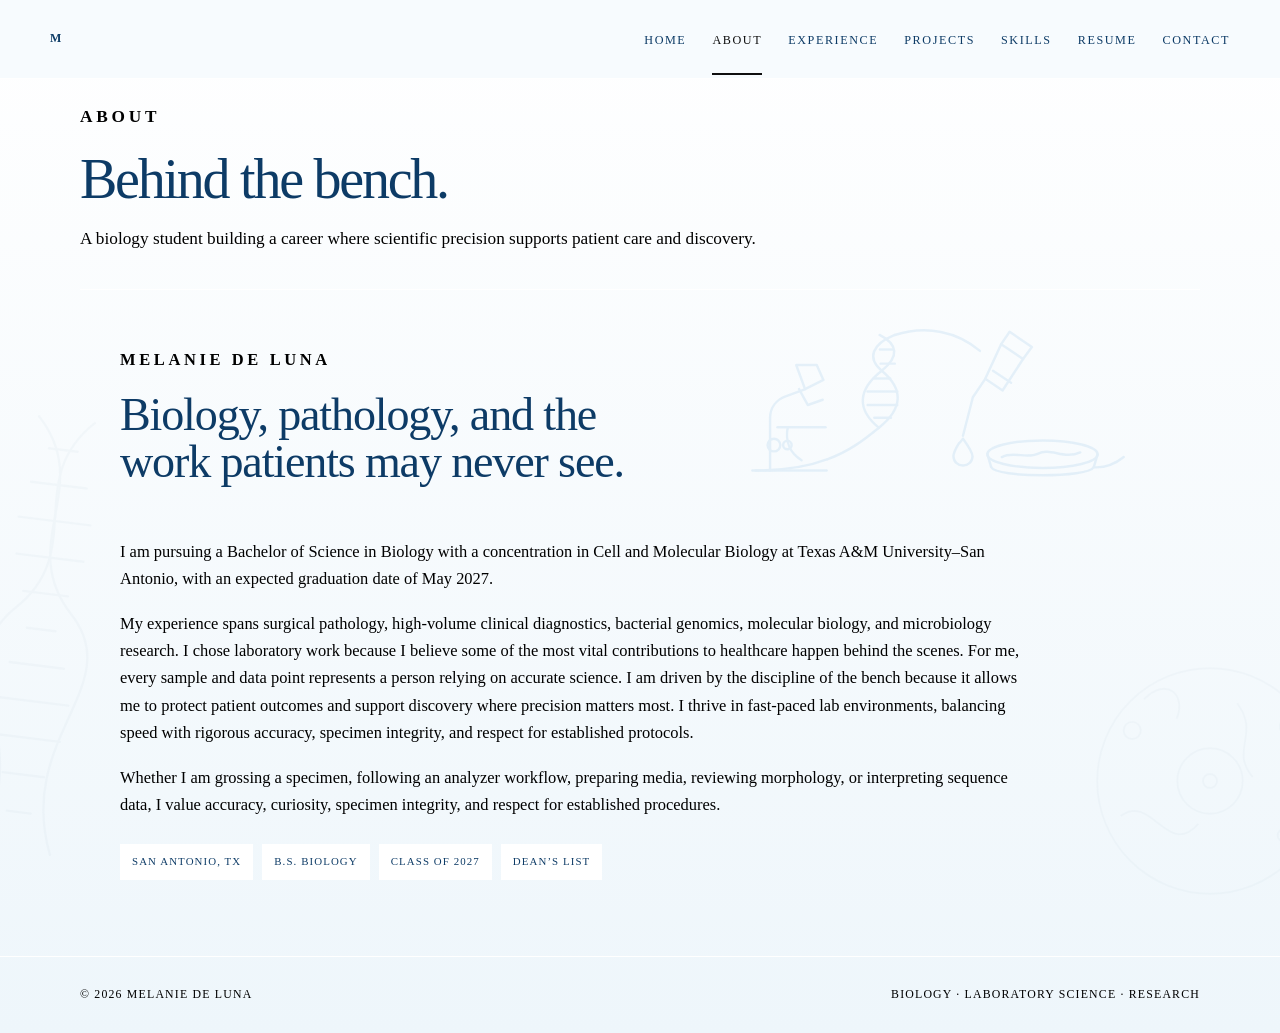
==== about.html @ 334c17f6 "Add files via upload" ====
<!doctype html>
<html lang="en">

<head>
    <meta charset="utf-8">
    <meta name="viewport" content="width=device-width,initial-scale=1">
    <title>About | Melanie De Luna</title>
    <link rel="stylesheet" href="css/style.css">
</head>

<body class="about-page">
    <header class="site-header">
        <div class="nav-wrap">
            <a class="brand" href="index.html">M</a>
            <button class="menu-btn" aria-label="Open menu">☰</button>

            <nav class="nav-links">
                <a href="index.html">Home</a>
                <a href="about.html" class="active">About</a>
                <a href="experience.html">Experience</a>
                <a href="projects.html">Projects</a>
                <a href="skills.html">Skills</a>
                <a href="resume.html">Resume</a>
                <a href="contact.html">Contact</a>
            </nav>
        </div>
    </header>

    <main>
        <section class="page-hero shell reveal">
            <p class="kicker">About</p>
            <h1>Behind the bench.</h1>
            <p>A biology student building a career where scientific precision supports patient care and discovery.</p>
        </section>

        <section class="section about-main">
            <div class="shell about-grid">
                <div class="about-copy reveal">
                    <div class="about-header">
                        <div class="about-heading">
                            <p class="kicker">Melanie De Luna</p>
                            <h2>Biology, pathology, and the work patients may never see.</h2>
                        </div>

                        <img
                            src="assets/images/watermark.svg"
                            class="about-watermark"
                            alt=""
                            aria-hidden="true">
                    </div>

                    <p>
                        I am pursuing a Bachelor of Science in Biology with a concentration in Cell and Molecular Biology
                        at Texas A&amp;M University–San Antonio, with an expected graduation date of May 2027.
                    </p>

                    <p>
                        My experience spans surgical pathology, high-volume clinical diagnostics, bacterial genomics,
                        molecular biology, and microbiology research. I chose laboratory work because I believe some of
                        the most vital contributions to healthcare happen behind the scenes. For me, every sample and
                        data point represents a person relying on accurate science. I am driven by the discipline of the
                        bench because it allows me to protect patient outcomes and support discovery where precision
                        matters most. I thrive in fast-paced lab environments, balancing speed with rigorous accuracy,
                        specimen integrity, and respect for established protocols.
                    </p>

                    <p>
                        Whether I am grossing a specimen, following an analyzer workflow, preparing media, reviewing
                        morphology, or interpreting sequence data, I value accuracy, curiosity, specimen integrity, and
                        respect for established procedures.
                    </p>

                    <div class="chips">
                        <span class="chip">San Antonio, TX</span>
                        <span class="chip">B.S. Biology</span>
                        <span class="chip">Class of 2027</span>
                        <span class="chip">Dean’s List</span>
                    </div>
                </div>
            </div>
        </section>
    </main>

    <footer class="footer">
        <div class="shell">
            <span>© <span data-year></span> Melanie De Luna</span>
            <span>Biology · Laboratory Science · Research</span>
        </div>
    </footer>

    <script src="js/script.js"></script>
</body>

</html>
---- css/style.css ----
@import url('https://fonts.googleapis.com/css2?family=DM+Sans:wght@400;500;600;700&family=Garamond:ital,wght@0,500;0,600;1,500&display=swap');
:root {
    --ink:#0D3B66;
    --muted:#000000;
    --blue:#0f0f0f;
    --blue-2: transparent;
    --pale:#ffffff;
    --pale-2:#ffffff;
    --line:#ffffff;
    --white:#000000;
    --shadow:0 20px 40px rgba(30,73,106,.10);
}


/* ==================================================
   GLOBAL SETTINGS
================================================== */


* {
    box-sizing:border-box
}


html {
    scroll-behavior:smooth
}


body {
    margin:0;
    background:linear-gradient(180deg,#ffffff 0%,#eef6fb 100%);
    color:var(--ink);
    font-family:'Garamond',serif;
    line-height:1.65
}


a {
    color:inherit;
    text-decoration:none
}


img {
    max-width:100%;
    display:block
}


button {
    font:inherit
}


/* ==================================================
   HEADER & NAVIGATION
================================================== */


.site-header {
    position:sticky;
    top:0;
    z-index:40;
    background:rgba(247,251,254,.9);
    backdrop-filter:blur(16px);
    border-bottom:1px solid var(--line)
}


.nav-wrap {
    width:min(1180px,calc(100% - 40px));
    height:78px;
    margin:auto;
    display:flex;
    align-items:center;
    justify-content:space-between;
    gap:28px
}


.brand {
    font-weight:700;
    letter-spacing:.12em;
    text-transform:uppercase;
    font-size:0.75rem
}


.brand::before {
    display:inline-block;
    width:6px;
    height:6px;
    border:2px solid var(--blue);
    border-radius:100%;
    margin-right:9px;
    vertical-align:-1px
}


.nav-links {
    display:flex;
    gap:26px;
    align-items:center;
    font-size:.76rem;
    letter-spacing:.13em;
    text-transform:uppercase
}


.nav-links a {
    padding:27px 0 23px;
    border-bottom:2px solid transparent
}


.nav-links a:hover,.nav-links a.active {
    color:var(--blue);
    border-color:var(--blue)
}


.menu-btn {
    display:none;
    border:0;
    background:none;
    font-size:1.4rem
}


/* ==================================================
   SHARED LAYOUT
================================================== */


.shell {
    width:min(1120px,calc(100% - 40px));
    margin:auto
}


/* ==================================================
   GENERAL HERO
================================================== */


.hero {
    min-height:calc(100vh - 78px);
    display:grid;
    grid-template-columns:1.15fr .85fr;
    gap:68px;
    align-items:center;
    padding:72px 0
}


.kicker {
    font-size:.72rem;
    letter-spacing:.22em;
    text-transform:uppercase;
    color:var(--blue);
    font-weight:700;
    margin:0 0 18px
}


h1,h2,h3 {
    font-family:'Garamond',serif;
    font-weight:500;
    line-height:1.04;
    margin:0
}


.hero h1 {
    font-size:clamp(4rem,7.5vw,7.6rem);
    letter-spacing:-.045em
}


.hero-copy {
    font-size:1.08rem;
    color:var(--muted);
    max-width:650px;
    margin:28px 0 0
}


.hero-actions {
    display:flex;
    gap:14px;
    flex-wrap:wrap;
    margin-top:32px
}


.btn {
    display:inline-flex;
    align-items:center;
    justify-content:center;
    min-height:48px;
    padding:0 20px;
    border:1px solid var(--blue);
    letter-spacing:.1em;
    text-transform:uppercase;
    font-size:.72rem;
    font-weight:700;
    transition:.2s
}


.btn.primary {
    background:var(--blue);
    color:#fff
}


.btn:hover {
    transform:translateY(-2px);
    box-shadow:var(--shadow)
}


.portrait-frame {
    position:relative;
    padding:20px 20px 0 0
}


.portrait-frame::before {
    content:'';
    position:absolute;
    inset:0 0 20px 20px;
    background:var(--blue-2);
    opacity:.26;
    border-radius:2px
}


.portrait-frame img {
    position:relative;
    width:100%;
    aspect-ratio:4/5;
    object-fit:cover;
    object-position:center 20%;
    box-shadow:var(--shadow)
}


/* ==================================================
   QUOTE BAND
================================================== */


.quote-band {
    background:var(--ink);
    color:var(--red);
    padding:68px 0;
    margin:0
}


.quote-band blockquote {
    font-family:'Garamond',serif;
    font-size:clamp(2rem,4vw,4rem);
    line-height:1.15;
    max-width:950px;
    margin:0
}


.quote-band cite {
    display:block;
    margin-top:20px;
    font-style:normal;
    letter-spacing:.15em;
    text-transform:uppercase;
    font-size:.72rem;
    color:#bdd9ec
}


/* ==================================================
   GENERAL SECTIONS
================================================== */


.section {
    padding:88px 0
}


.section.alt {
    background:rgba(255,255,255,.58);
    border-top:1px solid var(--line);
    border-bottom:1px solid var(--line)
}


.section-head {
    display:grid;
    grid-template-columns:170px 1fr;
    gap:38px;
    align-items:start;
    margin-bottom:46px
}


.section-number {
    font-size:.72rem;
    letter-spacing:.15em;
    color:var(--blue)
}


.section-head h2 {
    font-size:clamp(2.8rem,5vw,5.4rem);
    letter-spacing:-.03em
}


.section-head p {
    color:var(--muted);
    max-width:650px;
    margin:18px 0 0
}


.stats {
    display:grid;
    grid-template-columns:repeat(4,1fr);
    border:1px solid var(--line);
    background:#fff
}


.stat {
    padding:28px;
    border-right:1px solid var(--line)
}


.stat:last-child {
    border:0
}


.stat strong {
    display:block;
    font-family:'Garamond',serif;
    font-size:2rem;
    color:var(--blue)
}


.stat span {
    font-size:.76rem;
    letter-spacing:.1em;
    text-transform:uppercase;
    color:var(--muted)
}


.feature-grid {
    display:grid;
    grid-template-columns:repeat(3,1fr);
    gap:22px
}


.feature-card {
    background:#fff;
    border:1px solid var(--line);
    min-height:350px;
    padding:30px;
    display:flex;
    flex-direction:column;
    justify-content:space-between;
    transition:.25s
}


.feature-card:hover {
    transform:translateY(-5px);
    box-shadow:var(--shadow)
}


.feature-card .num {
    font-size:.7rem;
    letter-spacing:.15em;
    color:var(--blue)
}


.feature-card h3 {
    font-size:2.15rem;
    margin:28px 0 12px
}


.feature-card p {
    color:var(--muted)
}


.arrow {
    font-size:1.4rem;
    color:var(--blue)
}


/* ==================================================
   INNER PAGE HEADERS
================================================== */


.page-hero {
    padding:24px 0 18px;
    border-bottom:1px solid var(--line)
}
.projects-page .page-hero {
    padding: 36px 0 24px;
}
.page-hero + .section {
    padding-top:0px
}


.page-hero h1 {
    font-size:clamp(2.5rem,4.5vw,3.5rem);
    letter-spacing:-.04em;
    max-width:950px
}


.page-hero p {
    max-width:700px;
    color:var(--muted);
    font-size:1.08rem
}


/* ==================================================
   ABOUT PAGE
================================================== */


.about-grid {
    display:grid;
    grid-template-columns:0.95fr 1fr;
    gap:70px;
    align-items:start
}


.about-photo {
    position:sticky;
    top:200px
}


.about-photo img {
    aspect-ratio:4/5;
    object-fit:cover;
    object-position: center 20%;
    border:14px solid #dcecf6;
    box-shadow:var(--shadow)
}


.about-copy h2 {
    font-size:clamp(2.6rem,4vw,4.7rem)
}


.about-copy p {
    color:var(--muted);
    font-size:1.03rem
}


.chips {
    display:flex;
    flex-wrap:wrap;
    gap:9px;
    margin-top:24px
}


.chip {
    border:1px solid var(--line);
    background:#fff;
    padding:8px 11px;
    font-size:.68rem;
    letter-spacing:.1em;
    text-transform:uppercase
}


/* ==================================================
   EXPERIENCE PAGE
================================================== */


.timeline {
    display:grid;
    gap:24px
}


.job {
    display:grid;
    grid-template-columns:260px 1fr;
    border:1px solid var(--line);
    background:#fff;
    box-shadow:0 8px 25px rgba(30,73,106,.05)
}


.job-side {
    padding:28px;
    border-right:1px solid var(--line);
    background:var(--pale-2)
}


.job-logo {
    height:72px;
    display:flex;
    align-items:center;
    margin-bottom:28px
}


.job-logo img {
    max-width:190px;
    max-height:65px
}


.job-meta {
    font-size:.72rem;
    letter-spacing:.1em;
    text-transform:uppercase;
    color:var(--muted)
}


.job-main {
    padding:34px
}


.job-main h2 {
    font-size:2.55rem
}


.job-main>p {
    color:var(--muted)
}


.job-main ul {
    padding-left:20px;
    color:var(--muted)
}


.rotations {
    margin-top:26px;
    border-top:1px solid var(--line)
}


.rotation {
    border-bottom:1px solid var(--line)
}


.rotation button {
    width:100%;
    display:flex;
    justify-content:space-between;
    padding:18px 0;
    border:0;
    background:none;
    color:var(--ink);
    font-weight:700;
    text-align:left
}


.rotation-content {
    display:none;
    padding:0 0 18px;
    color:var(--muted)
}


.rotation.open .rotation-content {
    display:block
}


.rotation.open button span:last-child {
    transform:rotate(45deg)
}






/* ==================================================
   SCROLLING PROJECT PORTFOLIO
================================================== */


.project-portfolio {
    width: min(1120px, calc(100% - 40px));
    margin: 0 auto;
    padding: 8px 0 80px;
    display: grid;
    grid-template-columns: repeat(2, minmax(0, 1fr));
    gap: 28px;
}


.project-study {
    display: block;
    background: #ffffff;
    border: 1px solid var(--line);
    margin: 0;
    overflow: hidden;
    box-shadow: 0 12px 35px rgba(30, 73, 106, 0.06);
}


.project-study-image {
    height: 250px;
    min-height: 0;
    background: #edf4f8;
}


.project-study-image img {
    width: 100%;
    height: 250px;
    min-height: 0;
    object-fit: cover;
    object-position: center;
}


.project-study-contain {
    display: flex;
    align-items: center;
    justify-content: center;
    padding: 22px;
    background: #ffffff;
}


.project-study-contain img {
    width: 100%;
    height: 206px;
    min-height: 0;
    object-fit: contain;
}


.project-study-content {
    padding: 22px;
}


.project-category {
    margin: 0 0 10px;
    color: var(--blue);
    font-family: "DM Sans", sans-serif;
    font-size: 0.66rem;
    font-weight: 700;
    letter-spacing: 0.14em;
    text-transform: uppercase;
}


.project-study-content h2 {
    margin: 0 0 12px;
    color: var(--ink);
    font-family: "Garamond", serif;
    font-size: clamp(1.75rem, 2.4vw, 2.3rem);
    line-height: 1;
}


.project-introduction {
    margin: 0 0 12px;
    color: var(--muted);
    font-size: 0.96rem;
    line-height: 1.6;
}


.project-section {
    padding: 10px 0;
    border-top: 1px solid var(--line);
}


.project-section h3 {
    margin: 0 0 5px;
    color: var(--ink);
    font-family: "DM Sans", sans-serif;
    font-size: 0.66rem;
    font-weight: 700;
    letter-spacing: 0.14em;
    text-transform: uppercase;
}


.project-section p {
    margin: 0;
    color: var(--muted);
    font-size: 0.94rem;
    line-height: 1.55;
}


.project-tags {
    display: flex;
    flex-wrap: wrap;
    gap: 6px;
    padding-top: 14px;
    border-top: 1px solid var(--line);
}


.project-tags span {
    padding: 5px 7px;
    background: #eef6fb;
    border: 1px solid #c5ddec;
    color: var(--ink);
    font-family: "DM Sans", sans-serif;
    font-size: 0.58rem;
    font-weight: 600;
    letter-spacing: 0.07em;
    text-transform: uppercase;
}


@media (max-width: 850px) {
    .project-portfolio {
        grid-template-columns: 1fr;
    }


    .project-study-image,
    .project-study-image img {
        height: 320px;
    }


    .project-study-contain img {
        height: 276px;
    }
}


@media (max-width: 520px) {
    .project-portfolio {
        width: min(100% - 24px, 1120px);
        padding: 28px 0 56px;
        gap: 22px;
    }


    .project-study-image,
    .project-study-image img {
        height: 240px;
    }


    .project-study-contain img {
        height: 196px;
    }


    .project-study-content {
        padding: 18px;
    }
}


/* ==================================================
   PROJECT CASE-STUDY PAGES
================================================== */


.case-hero {
    display:grid;
    grid-template-columns:1fr 1fr;
    gap:46px;
    align-items:center
}


.case-hero img {
    width:100%;
    max-height:550px;
    object-fit:contain;
    background:#fff;
    border:1px solid var(--line);
    padding:12px
}


.case-hero h1 {
    font-size:clamp(3.5rem,6vw,6.5rem)
}


.case-grid {
    display:grid;
    grid-template-columns:repeat(3,1fr);
    gap:20px;
    margin-top:44px
}


.case-box {
    background:#fff;
    border:1px solid var(--line);
    padding:25px
}


.case-box h3 {
    font-size:1.8rem
}


.case-box p,.case-box li {
    color:var(--muted)
}


/* ==================================================
   SKILLS PAGE
================================================== */


.skills-grid {
    display:grid;
    grid-template-columns:repeat(2,1fr);
    gap:20px
}


.skill-card {
    background:#fff;
    border:1px solid var(--line);
    padding:30px;
    min-height:270px
}


.skill-card h2 {
    font-size:2.3rem
}


.skill-card p {
    color:var(--muted)
}


.skill-card.wide {
    grid-column:1/-1
}


.skill-tags {
    display:flex;
    flex-wrap:wrap;
    gap:8px;
    margin-top:20px
}


.skill-tags span {
    background:var(--pale);
    border:1px solid #c5ddec;
    padding:7px 10px;
    font-size:.7rem;
    letter-spacing:.08em;
    text-transform:uppercase
}


/* ==================================================
   RESUME PAGE
================================================== */


.resume-wrap {
    background:#fff;
    border:1px solid var(--line);
    padding:18px;
    box-shadow:var(--shadow)
}


.resume-wrap iframe {
    width:100%;
    height:900px;
    border:0
}


/* ==================================================
   CONTACT PAGE
================================================== */


.contact-grid {
    display:grid;
    grid-template-columns:1.1fr .9fr;
    gap:48px
}


.contact-card {
    background:#fff;
    border:1px solid var(--line);
    padding:34px
}


.contact-card h2 {
    font-size:2.5rem
}


.contact-link {
    display:block;
    padding:18px 0;
    border-bottom:1px solid var(--line);
    color:var(--blue)
}


/* ==================================================
   FOOTER & ANIMATIONS
================================================== */


.footer {
    border-top:1px solid var(--line);
    padding:28px 0;
    font-size:.74rem;
    letter-spacing:.1em;
    text-transform:uppercase;
    color:var(--muted)
}


.footer .shell {
    display:flex;
    justify-content:space-between;
    gap:20px
}


.reveal {
    opacity:0;
    transform:translateY(18px);
    transition:.7s ease
}


.reveal.visible {
    opacity:1;
    transform:none
}


/* ==================================================
   RESPONSIVE — TABLET
================================================== */


@media(max-width:850px) {
    .nav-links {
        display:none;
        position:absolute;
        top:78px;
        left:0;
        right:0;
        background:#f7fbfe;
        border-bottom:1px solid var(--line);
        padding:20px;
        flex-direction:column;
        align-items:flex-start
    }


    .nav-links.open {
        display:flex
    }


    .nav-links a {
        padding:7px 0
    }


    .menu-btn {
        display:block
    }


    .hero,.about-grid,.case-hero,.contact-grid {
        grid-template-columns:1fr
    }


    .hero {
        padding:50px 0
    }


    .portrait-frame {
        max-width:520px
    }


    .section-head {
        grid-template-columns:1fr
    }


    .stats {
        grid-template-columns:repeat(2,1fr)
    }


    .feature-grid {
        grid-template-columns:1fr
    }


    .job {
        grid-template-columns:1fr
    }


    .job-side {
        border-right:0;
        border-bottom:1px solid var(--line)
    }


    .projects-grid,.skills-grid,.case-grid {
        grid-template-columns:1fr
    }


    .skill-card.wide {
        grid-column:auto
    }


    .about-photo {
        position:static;
        max-width:500px
    }


    .resume-wrap iframe {
        height:650px
    }


}


/* ==================================================
   RESPONSIVE — MOBILE
================================================== */


@media(max-width:520px) {
    .shell,.nav-wrap {
        width:min(100% - 24px,1120px)
    }


    .hero h1 {
        font-size:3.55rem
    }


    .page-hero h1 {
        font-size:3.4rem
    }


    .stats {
        grid-template-columns:1fr
    }


    .stat {
        border-right:0;
        border-bottom:1px solid var(--line)
    }


    .section {
        padding:64px 0
    }


    .job-main,.job-side {
        padding:24px
    }


    .footer .shell {
        flex-direction:column
    }


}
/* Reference-inspired compact homepage */
/* ==================================================
   COMPACT HOMEPAGE
================================================== */


.home-page {
    background:#f4f8fb
}


.home-page .site-header {
    background:rgba(244,248,251,.94)
}


.reference-home {
    min-height:auto;
    display:grid;
    grid-template-columns:minmax(0,1fr) minmax(320px,.72fr);
    align-items:center;
    gap:clamp(48px,8vw,110px);
    padding:40px 0 35px;
}


.reference-home-copy {
    padding-left:clamp(0px,3vw,38px)
}


.eyebrow {
    display:flex;
    align-items:center;
    gap:12px;
    margin:0 0 22px;
    color:var(--blue);
    font-size:0.85rem;
    font-weight:400;
    letter-spacing:.1em;
    text-transform:uppercase;
}


.eyebrow::before {
    content:"";
    width:40px;
    height:1px;
    background:var(--blue)
}


.reference-home h1 {
    max-width:720px;
    font-size:clamp(1.8rem,5vw,3.6rem);
    letter-spacing: -0.03em;
    line-height:.82;
}


.home-summary {
    max-width:570px;
    margin:34px 0 24px;
    color:var(--muted);
    font-size:1.25rem;
    line-height:1.8;
}


.text-link {
    display:inline-flex;
    align-items:center;
    gap:10px;
    padding-bottom:5px;
    border-bottom:1px solid var(--ink);
    font-size:0.75rem;
    font-weight:700;
    letter-spacing:.13em;
    text-transform:uppercase;
    transition:.2s ease;
}


.text-link:hover {
    color:var(--blue);
    border-color:var(--blue);
    gap:15px
}


.reference-portrait {
    position:relative;
    margin:0;
    padding:0 28px 28px 0
}


.reference-portrait img {
    position:relative;
    z-index:2;
    width:85%;
    aspect-ratio:4/5;
    object-fit:cover;
    object-position:center 15%;
    border:1px solid rgba(21,39,60,.16);
    box-shadow:0 24px 60px rgba(30,73,106,.16);
}


.portrait-accent {
    position:absolute;
    z-index:1;
    top:28px;
    right:0;
    bottom:0;
    left:20px;
    background:#c9e1f0;
}


.reference-portrait figcaption {
    position:relative;
    z-index:3;
    margin-top:20px;
    color:var(--muted);
    font-size:.68rem;
    letter-spacing:.13em;
    text-align:right;
    text-transform:uppercase;
}


.reference-quote {
    background:#ffffff;
    color:#111;
    padding:58px 0 62px;
}


.quote-layout {
    display:grid;
    grid-template-columns:100px 1fr;
    gap:24px;
    align-items:start
}


.quote-mark {
    font-family:'Garamond',serif;
    color:#0D3B66;
    font-size:4.4rem;
    line-height:.7;
}


.reference-quote blockquote {
    max-width:900px;
    margin:0;
    font-family:'Garamond',serif;
    font-size:clamp(1.5rem,2.5vw,2.5rem);
    line-height:1.25;
}


.reference-quote cite {
    display:block;
    margin-top:10px;
    color:#0D3B66;
    font-family:'Garamond',serif;
    font-size:0.875rem;
    font-style:normal;
    font-weight:600;
    letter-spacing:.16em;
    text-transform:uppercase;
}


.compact-footer {
    background:#f4f8fb
}


@media(max-width:850px) {
    .reference-home {
        grid-template-columns:1fr;
        min-height:auto;
        padding:72px 0 64px
    }


    .reference-home-copy {
        padding-left:0
    }


    .reference-portrait {
        width:min(100%,520px)
    }


    .quote-layout {
        grid-template-columns:55px 1fr
    }


    .quote-mark {
        font-size:5rem
    }


}


@media(max-width:520px) {
    .reference-home h1 {
        font-size:4.3rem
    }


    .reference-home {
        gap:44px;
        padding-top:54px
    }


    .reference-portrait {
        padding:0 16px 16px 0
    }


    .portrait-accent {
        top:16px;
        left:16px
    }


    .quote-layout {
        grid-template-columns:1fr;
        gap:0
    }


    .quote-mark {
        height:52px
    }


}


/* ==================================================
   ABOUT PAGE — CLEAN FINAL LAYOUT
================================================== */

.about-page .page-hero {
    padding: 24px 0 18px;
}

.about-page .page-hero + .about-main {
    padding-top: 34px;
}

.about-main {
    position: relative;
    overflow: hidden;
    padding-bottom: 76px;
}

.about-main::before,
.about-main::after {
    content: "";
    position: absolute;
    pointer-events: none;
    z-index: 0;
    background-repeat: no-repeat;
    background-position: center;
    background-size: contain;
}

.about-main::before {
    width: 150px;
    height: 450px;
    left: max(-35px, calc(50% - 720px));
    top: 120px;
    opacity: .055;
    background-image: url("[data-uri]");
    transform: rotate(7deg);
}

.about-main::after {
    width: 280px;
    height: 280px;
    right: max(-70px, calc(50% - 760px));
    bottom: 35px;
    opacity: .05;
    background-image: url("[data-uri]");
}

.about-page .about-grid {
    position: relative;
    z-index: 1;
    display: block;
}

.about-page .about-copy {
    max-width: 1040px;
    margin: 0 auto;
}

.about-header {
    display: grid;
    grid-template-columns: minmax(0, 1.15fr) minmax(340px, .85fr);
    gap: 42px;
    align-items: center;
    margin-bottom: 30px;
}

.about-heading h2 {
    max-width: 620px;
    font-size: clamp(1.9rem, 3.6vw, 3.8rem);
    line-height: 1.02;
    letter-spacing: -.025em;
}

.about-watermark {
    width: 100%;
    max-width: 480px;
    height: auto;
    margin-left: -26px;
    opacity: .22;
    background: transparent;
    border: 0;
    box-shadow: none;
}

.about-copy > p {
    max-width: 900px;
    margin: 0 0 18px;
}

.about-copy .chips {
    margin-top: 26px;
}

@media (max-width: 950px) {
    .about-header {
        grid-template-columns: minmax(0, 1fr) 320px;
        gap: 24px;
    }

    .about-watermark {
        margin-left: 0;
    }
}

@media (max-width: 850px) {
    .about-page .page-hero + .about-main {
        padding-top: 26px;
    }

    .about-header {
        grid-template-columns: 1fr;
        gap: 20px;
    }

    .about-watermark {
        max-width: 390px;
        opacity: .18;
    }

    .about-main::before,
    .about-main::after {
        display: none;
    }
}

@media (max-width: 520px) {
    .about-heading h2 {
        font-size: 2.65rem;
    }

    .about-watermark {
        max-width: 300px;
    }
}
.contact-page .page-hero h1 {
    font-size: clamp(1rem, 2.5vw, q.8rem);
    max-width: 100px;
}
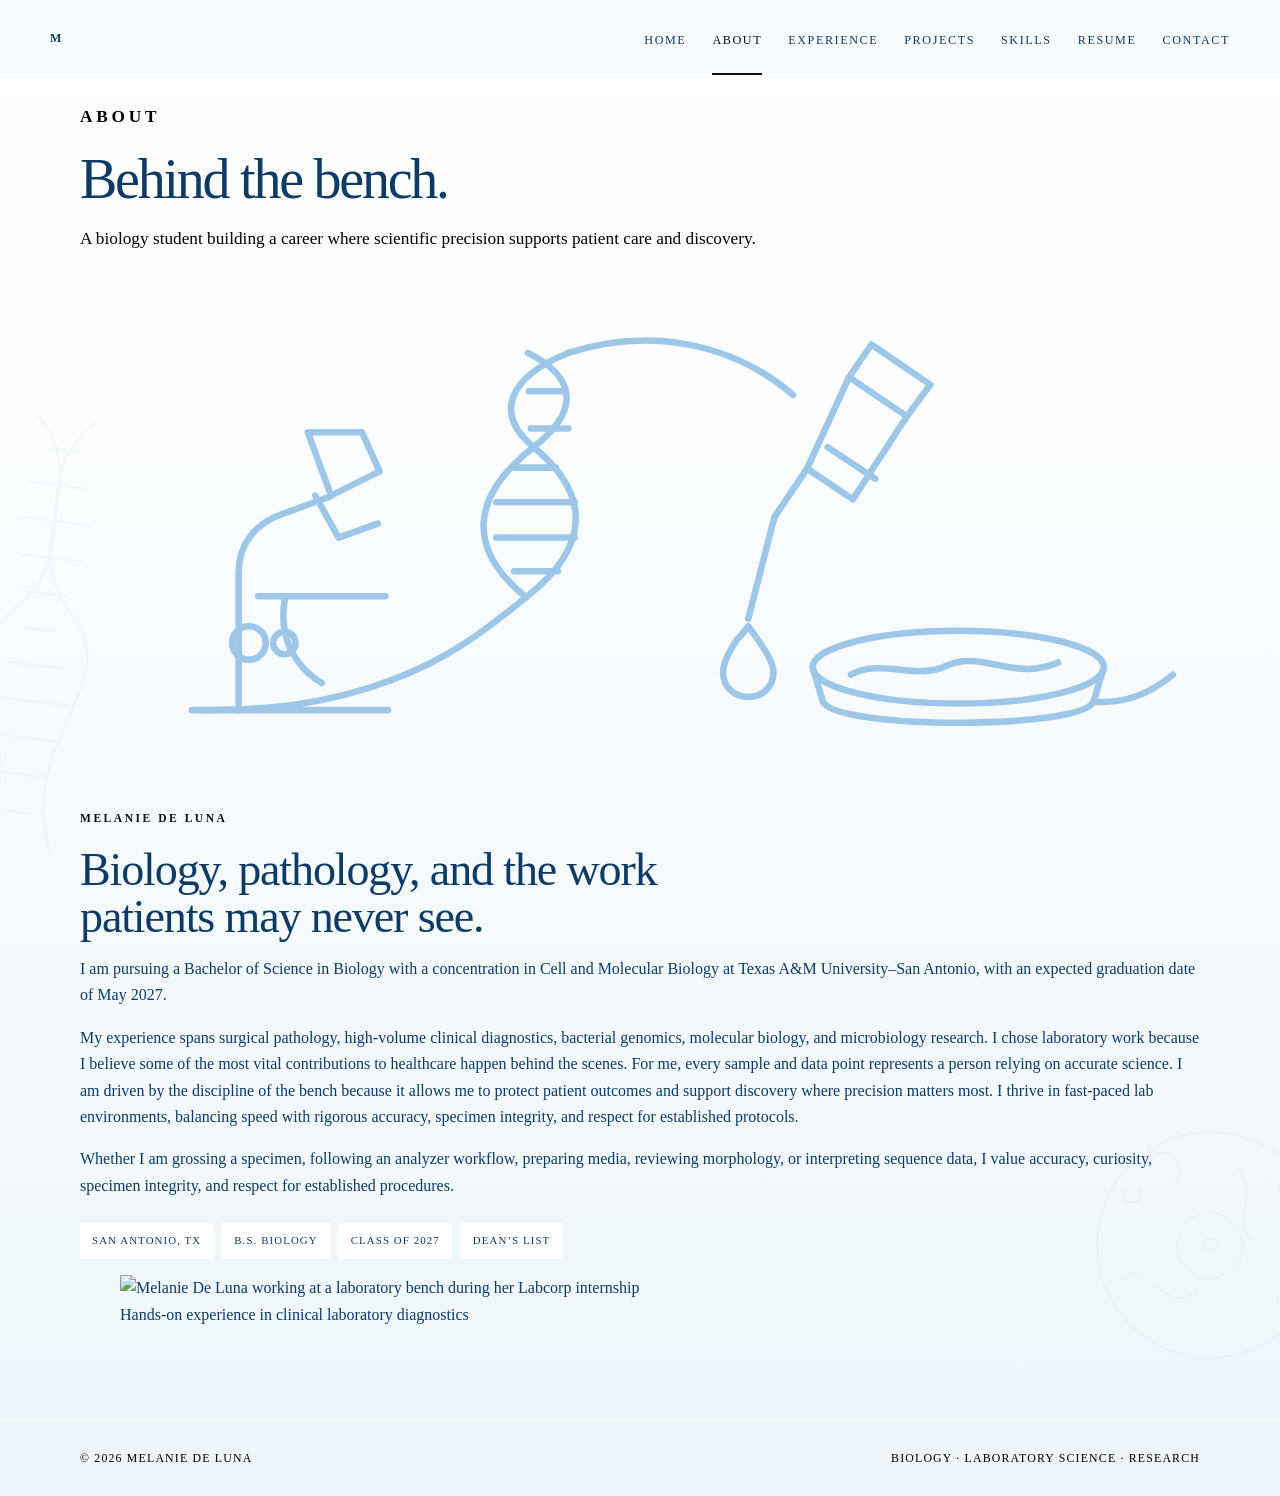
==== commit 9021616f: "Add files via upload" ====
--- a/about.html
+++ b/about.html
@@ -1,11 +1,9 @@
-
-
 <!doctype html>
 <html lang="en">
 
 <head>
     <meta charset="utf-8">
-    <meta name="viewport" content="width=device-width,initial-scale=1">
+    <meta name="viewport" content="width=device-width, initial-scale=1">
     <title>About | Melanie De Luna</title>
     <link rel="stylesheet" href="css/style.css">
 </head>
@@ -36,19 +34,18 @@
         </section>
 
         <section class="section about-main">
-            <div class="shell about-grid">
-                <div class="about-copy reveal">
-                    <div class="about-header">
-                        <div class="about-heading">
-                            <p class="kicker">Melanie De Luna</p>
-                            <h2>Biology, pathology, and the work patients may never see.</h2>
-                        </div>
+            <div class="shell about-feature">
 
-                        <img
-                            src="assets/images/watermark.svg"
-                            class="about-watermark"
-                            alt=""
-                            aria-hidden="true">
+                <div class="about-feature-copy reveal">
+                    <img
+                        src="assets/images/watermark.svg"
+                        class="about-text-watermark"
+                        alt=""
+                        aria-hidden="true">
+
+                    <div class="about-heading">
+                        <p class="kicker">Melanie De Luna</p>
+                        <h2>Biology, pathology, and the work patients may never see.</h2>
                     </div>
 
                     <p>
@@ -79,6 +76,14 @@
                         <span class="chip">Dean’s List</span>
                     </div>
                 </div>
+
+                <figure class="about-photo-card reveal">
+                    <img
+                        src="assets/images/about-lab.jpg"
+                        alt="Melanie De Luna working at a laboratory bench during her Labcorp internship">
+                    <figcaption>Hands-on experience in clinical laboratory diagnostics</figcaption>
+                </figure>
+
             </div>
         </section>
     </main>
@@ -93,4 +98,4 @@
     <script src="js/script.js"></script>
 </body>
 
-</html>+</html>
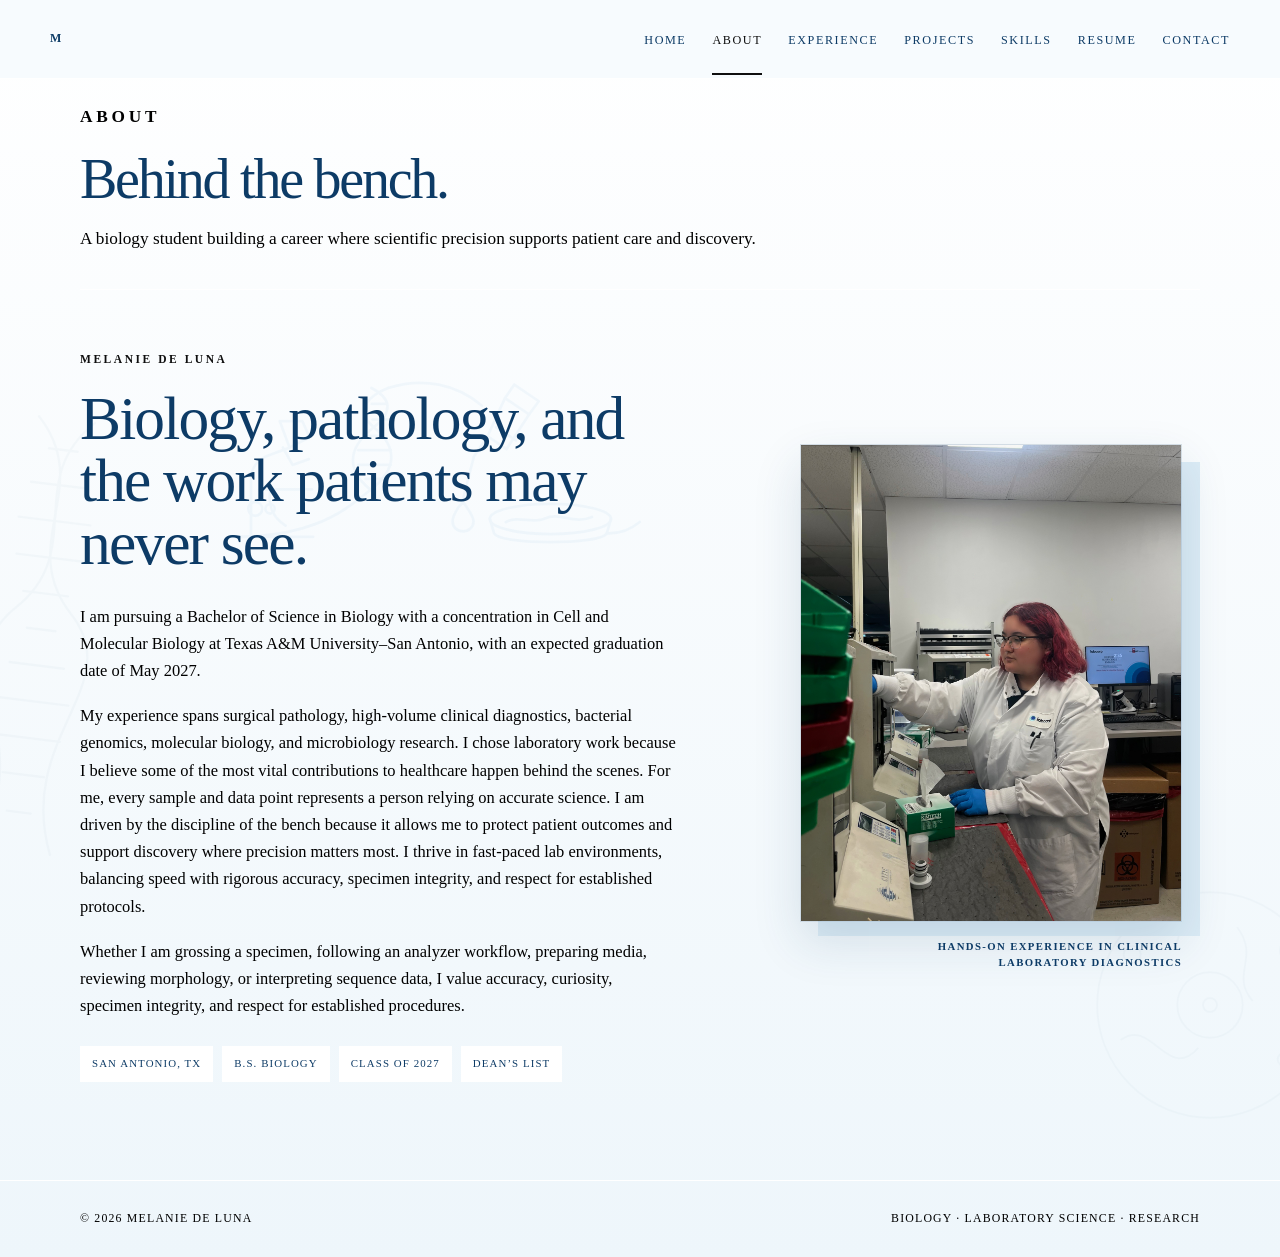
==== commit 68c20701: "Format HTML document for better readability" ====
--- a/about.html
+++ b/about.html
@@ -5,7 +5,7 @@
     <meta charset="utf-8">
     <meta name="viewport" content="width=device-width, initial-scale=1">
     <title>About | Melanie De Luna</title>
-    <link rel="stylesheet" href="css/style.css">
+<link rel="stylesheet" href="css/style.css">
 </head>
 
 <body class="about-page">
--- a/css/style.css
+++ b/css/style.css
@@ -1523,4 +1523,185 @@
 .contact-page .page-hero h1 {
     font-size: clamp(1rem, 2.5vw, q.8rem);
     max-width: 100px;
-}+}
+
+/* ==================================================
+   ABOUT PAGE — PHOTO RIGHT / WATERMARK BEHIND TEXT
+================================================== */
+
+.about-page .page-hero + .about-main {
+    padding-top: 38px;
+}
+
+.about-main {
+    position: relative;
+    overflow: hidden;
+    padding-bottom: 76px;
+}
+
+.about-page .about-feature {
+    position: relative;
+    z-index: 1;
+    display: grid;
+    grid-template-columns: minmax(0, 1.1fr) minmax(250px, 0.8fr);
+    gap: clamp(48px, 7vw, 88px);
+    align-items: center;
+}
+
+.about-feature-copy {
+    position: relative;
+    min-width: 0;
+    padding: 22px 0;
+}
+
+.about-text-watermark {
+    position: absolute;
+    z-index: -1;
+    top: 48px;
+    left: 105px;
+    width: min(470px, 78%);
+    height: auto;
+    opacity: 0.10;
+    pointer-events: none;
+}
+
+.about-feature-copy .about-heading {
+    position: relative;
+    z-index: 1;
+    margin-bottom: 28px;
+}
+
+.about-feature-copy .about-heading h2 {
+    max-width: 650px;
+    font-size: clamp(2.8rem, 4.8vw, 5rem);
+    line-height: 1.02;
+    letter-spacing: -0.03em;
+}
+
+.about-feature-copy > p {
+    position: relative;
+    z-index: 1;
+    max-width: 700px;
+    margin: 0 0 18px;
+    color: var(--muted);
+    font-size: 1.03rem;
+}
+
+.about-feature-copy .chips {
+    position: relative;
+    z-index: 1;
+    margin-top: 27px;
+}
+
+.about-photo-card {
+    position: relative;
+    width: 100%;
+    max-width: 400px;
+    margin: 0 0 0 auto;
+    padding: 0 18px 18px 0;
+}
+
+.about-photo-card::after {
+    content: "";
+    position: absolute;
+    z-index: 0;
+    top: 18px;
+    right: 0;
+    bottom: 52px;
+    left: 18px;
+    background: #dcecf6;
+}
+
+.about-photo-card img {
+    position: relative;
+    z-index: 1;
+    width: 100%;
+    aspect-ratio: 4 / 5;
+    object-fit: cover;
+    object-position: 46% 52%;
+    border: 1px solid rgba(13, 59, 102, 0.16);
+    box-shadow: 0 20px 45px rgba(30, 73, 106, 0.14);
+}
+
+.about-photo-card figcaption {
+    position: relative;
+    z-index: 2;
+    max-width: 330px;
+    margin: 16px 0 0 auto;
+    color: var(--ink);
+    font-size: 0.67rem;
+    font-weight: 600;
+    line-height: 1.5;
+    letter-spacing: 0.13em;
+    text-align: right;
+    text-transform: uppercase;
+}
+
+@media (max-width: 950px) {
+    .about-page .about-feature {
+        grid-template-columns: minmax(0, 1fr) 330px;
+        gap: 38px;
+    }
+
+    .about-feature-copy .about-heading h2 {
+        font-size: clamp(2.6rem, 4.5vw, 4rem);
+    }
+
+    .about-text-watermark {
+        left: 55px;
+        width: 82%;
+    }
+}
+
+@media (max-width: 850px) {
+    .about-page .page-hero + .about-main {
+        padding-top: 30px;
+    }
+
+    .about-page .about-feature {
+        grid-template-columns: 1fr;
+        gap: 42px;
+    }
+
+    .about-feature-copy {
+        max-width: none;
+    }
+
+    .about-photo-card {
+        width: min(100%, 450px);
+        margin: 0 auto;
+    }
+
+    .about-text-watermark {
+        top: 30px;
+        left: auto;
+        right: 0;
+        width: min(420px, 76%);
+        opacity: 0.09;
+    }
+}
+
+@media (max-width: 520px) {
+    .about-feature-copy .about-heading h2 {
+        font-size: 2.65rem;
+    }
+
+    .about-text-watermark {
+        top: 55px;
+        width: 90%;
+    }
+
+    .about-photo-card {
+        padding: 0 12px 12px 0;
+    }
+
+    .about-photo-card::after {
+        top: 12px;
+        bottom: 48px;
+        left: 12px;
+    }
+
+    .about-photo-card figcaption {
+        font-size: 0.61rem;
+    }
+}
